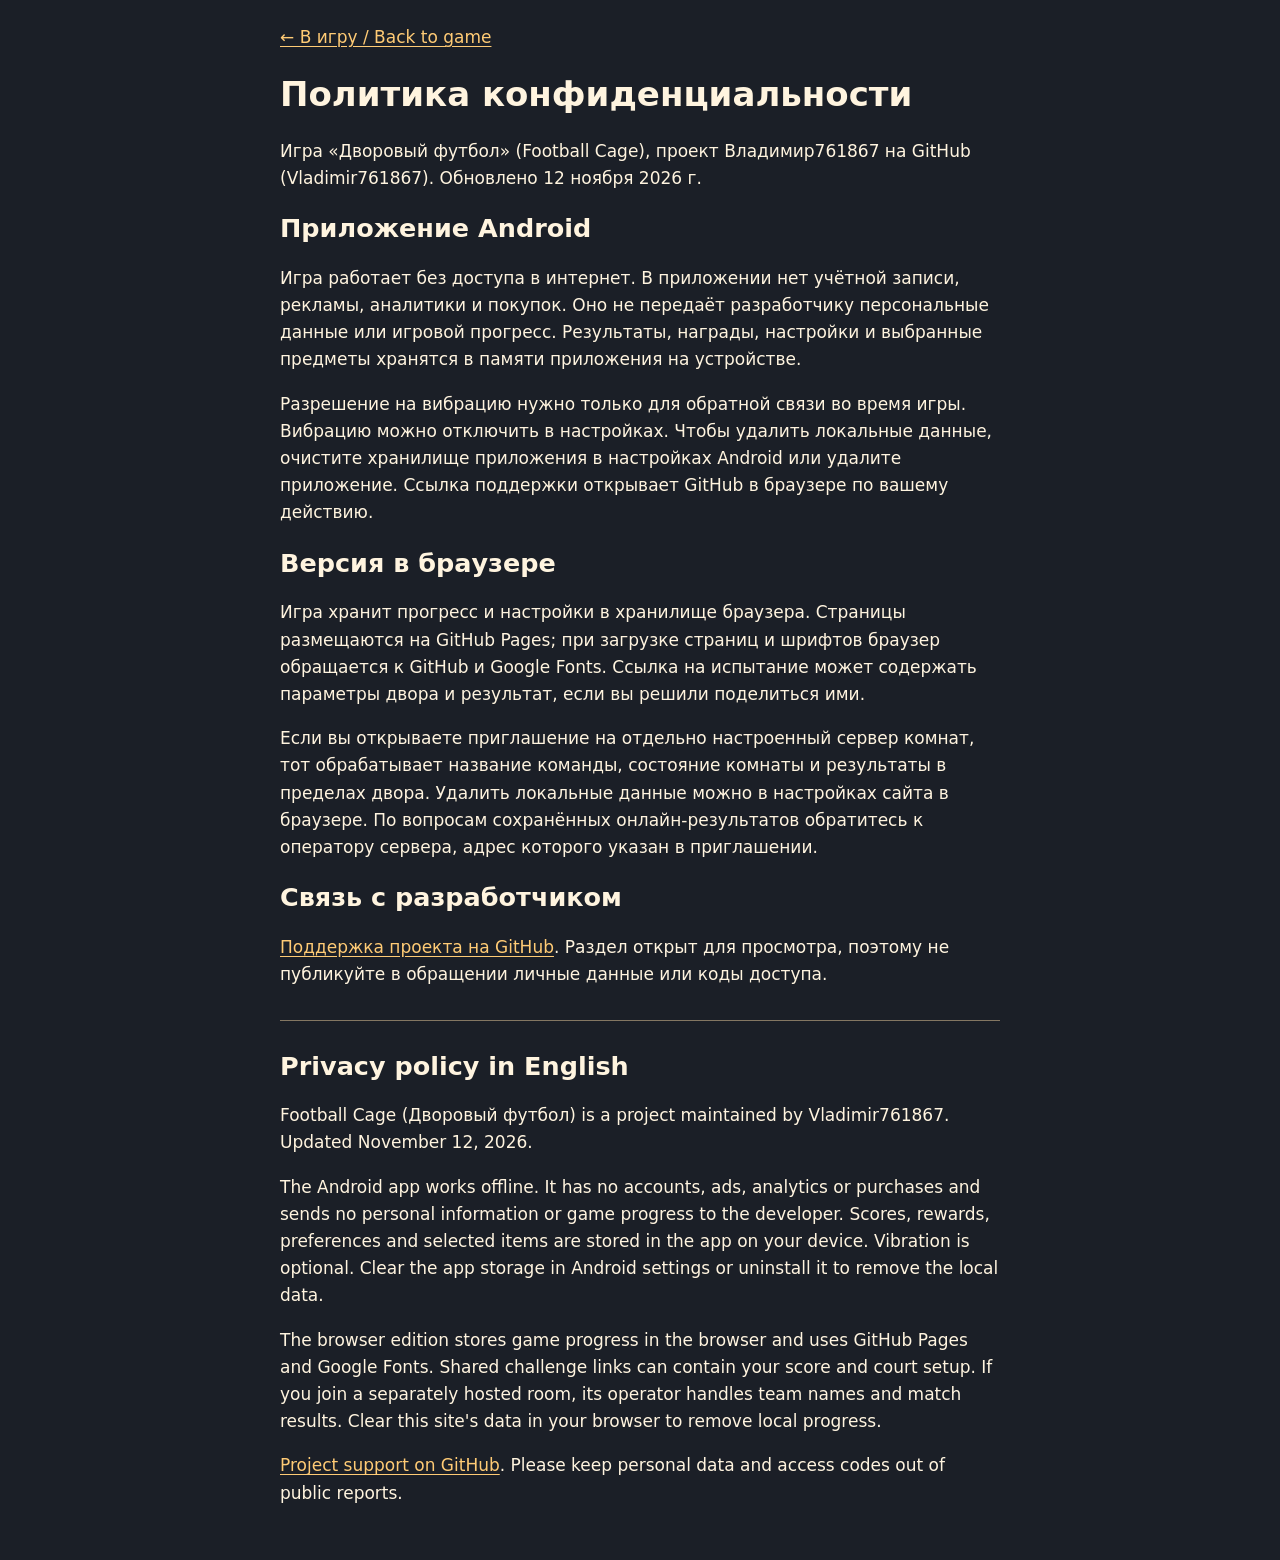
==== privacy.html @ fb4ad8be "Prepare offline release and Android builds" ====
<!doctype html>
<html lang="ru">
<head>
  <meta charset="utf-8">
  <meta name="viewport" content="width=device-width, initial-scale=1">
  <title>Политика конфиденциальности — Дворовый футбол</title>
  <link rel="stylesheet" href="css/privacy.css">
</head>
<body>
<main>
  <a href="index.html">← В игру / Back to game</a>
  <h1>Политика конфиденциальности</h1>
  <p>Игра «Дворовый футбол» (Football Cage), проект Владимир761867 на GitHub (Vladimir761867). Обновлено 12 ноября 2026 г.</p>

  <h2>Приложение Android</h2>
  <p>Игра работает без доступа в интернет. В приложении нет учётной записи, рекламы, аналитики и покупок. Оно не передаёт разработчику персональные данные или игровой прогресс. Результаты, награды, настройки и выбранные предметы хранятся в памяти приложения на устройстве.</p>
  <p>Разрешение на вибрацию нужно только для обратной связи во время игры. Вибрацию можно отключить в настройках. Чтобы удалить локальные данные, очистите хранилище приложения в настройках Android или удалите приложение. Ссылка поддержки открывает GitHub в браузере по вашему действию.</p>

  <h2>Версия в браузере</h2>
  <p>Игра хранит прогресс и настройки в хранилище браузера. Страницы размещаются на GitHub Pages; при загрузке страниц и шрифтов браузер обращается к GitHub и Google Fonts. Ссылка на испытание может содержать параметры двора и результат, если вы решили поделиться ими.</p>
  <p>Если вы открываете приглашение на отдельно настроенный сервер комнат, тот обрабатывает название команды, состояние комнаты и результаты в пределах двора. Удалить локальные данные можно в настройках сайта в браузере. По вопросам сохранённых онлайн-результатов обратитесь к оператору сервера, адрес которого указан в приглашении.</p>

  <h2>Связь с разработчиком</h2>
  <p><a href="https://github.com/Vladimir761867/football-cage/issues">Поддержка проекта на GitHub</a>. Раздел открыт для просмотра, поэтому не публикуйте в обращении личные данные или коды доступа.</p>

  <section lang="en">
    <h2>Privacy policy in English</h2>
    <p>Football Cage (Дворовый футбол) is a project maintained by Vladimir761867. Updated November 12, 2026.</p>
    <p>The Android app works offline. It has no accounts, ads, analytics or purchases and sends no personal information or game progress to the developer. Scores, rewards, preferences and selected items are stored in the app on your device. Vibration is optional. Clear the app storage in Android settings or uninstall it to remove the local data.</p>
    <p>The browser edition stores game progress in the browser and uses GitHub Pages and Google Fonts. Shared challenge links can contain your score and court setup. If you join a separately hosted room, its operator handles team names and match results. Clear this site's data in your browser to remove local progress.</p>
    <p><a href="https://github.com/Vladimir761867/football-cage/issues">Project support on GitHub</a>. Please keep personal data and access codes out of public reports.</p>
  </section>
</main>
</body>
</html>
---- css/privacy.css ----
html{color-scheme:dark;background:#1b1f27;color:#fff4df;font:17px/1.6 system-ui,sans-serif}
body{margin:0}
main{max-width:720px;margin:auto;padding:24px 20px 36px}
h1,h2{line-height:1.2}
a{color:#ffcb75;text-underline-offset:3px}
a:focus-visible{outline:3px solid #ffcb75;outline-offset:3px}
section{margin-top:32px;border-top:1px solid #847762;padding-top:8px}
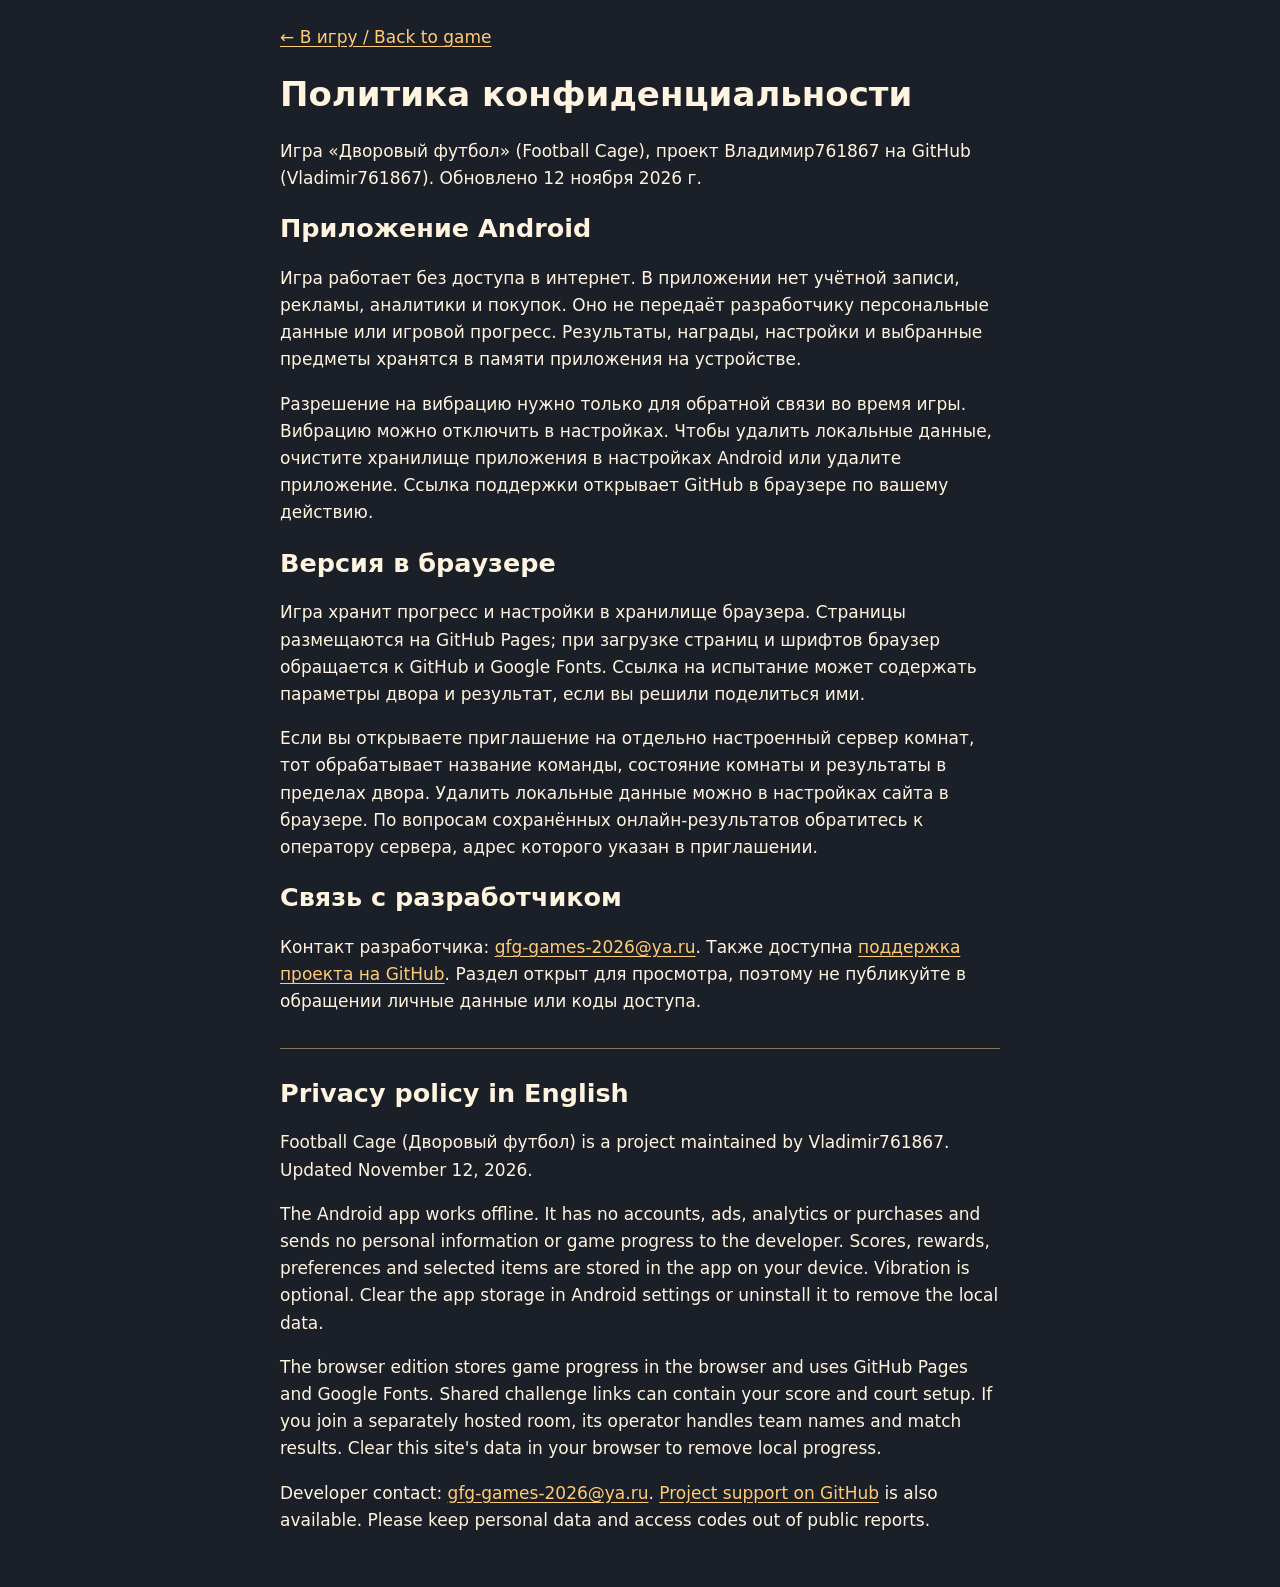
==== commit 0b35bb9f: "Add developer contact email to store materials" ====
--- a/privacy.html
+++ b/privacy.html
@@ -21,14 +21,14 @@
   <p>Если вы открываете приглашение на отдельно настроенный сервер комнат, тот обрабатывает название команды, состояние комнаты и результаты в пределах двора. Удалить локальные данные можно в настройках сайта в браузере. По вопросам сохранённых онлайн-результатов обратитесь к оператору сервера, адрес которого указан в приглашении.</p>
 
   <h2>Связь с разработчиком</h2>
-  <p><a href="https://github.com/Vladimir761867/football-cage/issues">Поддержка проекта на GitHub</a>. Раздел открыт для просмотра, поэтому не публикуйте в обращении личные данные или коды доступа.</p>
+  <p>Контакт разработчика: <a href="mailto:gfg-games-2026@ya.ru">gfg-games-2026@ya.ru</a>. Также доступна <a href="https://github.com/Vladimir761867/football-cage/issues">поддержка проекта на GitHub</a>. Раздел открыт для просмотра, поэтому не публикуйте в обращении личные данные или коды доступа.</p>
 
   <section lang="en">
     <h2>Privacy policy in English</h2>
     <p>Football Cage (Дворовый футбол) is a project maintained by Vladimir761867. Updated November 12, 2026.</p>
     <p>The Android app works offline. It has no accounts, ads, analytics or purchases and sends no personal information or game progress to the developer. Scores, rewards, preferences and selected items are stored in the app on your device. Vibration is optional. Clear the app storage in Android settings or uninstall it to remove the local data.</p>
     <p>The browser edition stores game progress in the browser and uses GitHub Pages and Google Fonts. Shared challenge links can contain your score and court setup. If you join a separately hosted room, its operator handles team names and match results. Clear this site's data in your browser to remove local progress.</p>
-    <p><a href="https://github.com/Vladimir761867/football-cage/issues">Project support on GitHub</a>. Please keep personal data and access codes out of public reports.</p>
+    <p>Developer contact: <a href="mailto:gfg-games-2026@ya.ru">gfg-games-2026@ya.ru</a>. <a href="https://github.com/Vladimir761867/football-cage/issues">Project support on GitHub</a> is also available. Please keep personal data and access codes out of public reports.</p>
   </section>
 </main>
 </body>
